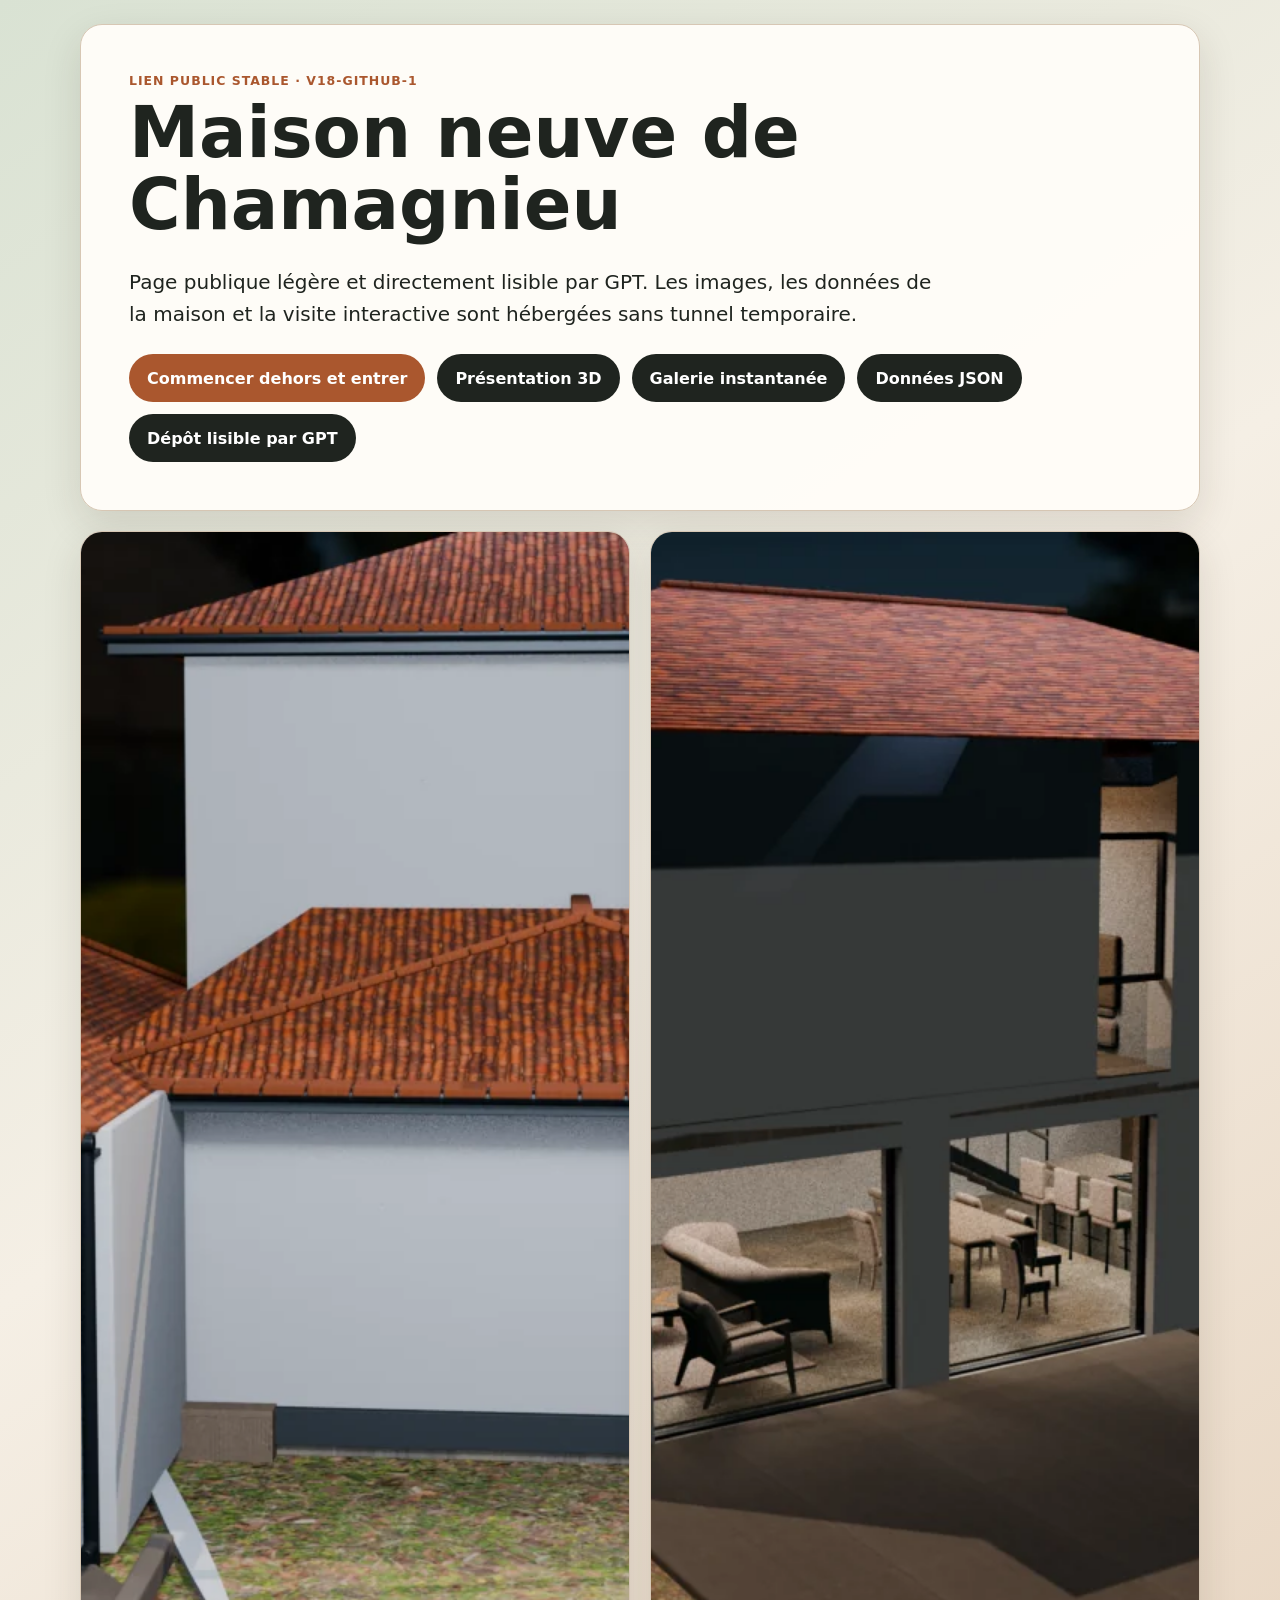
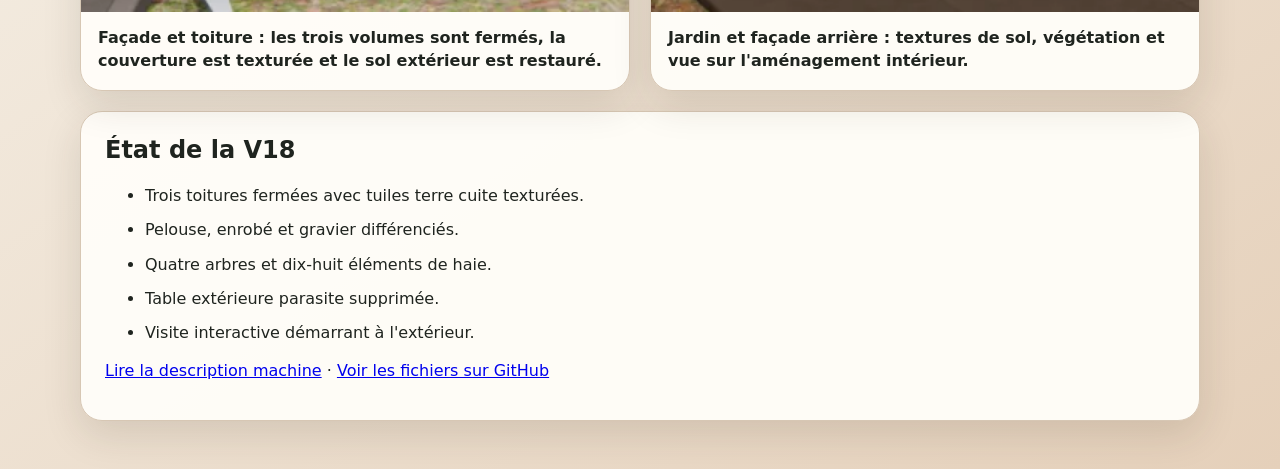
==== gpt/index.html @ 70bec7d0 "Publier la maison Chamagnieu V18 pour GPT" ====
<!doctype html><html lang="fr"><head><meta charset="utf-8"><meta name="viewport" content="width=device-width,initial-scale=1"><title>Maison de Chamagnieu</title><meta http-equiv="refresh" content="0;url=../"><link rel="canonical" href="https://ramanaru.github.io/chamagnieu/"></head><body><p><a href="../">Voir la maison de Chamagnieu</a></p></body></html>
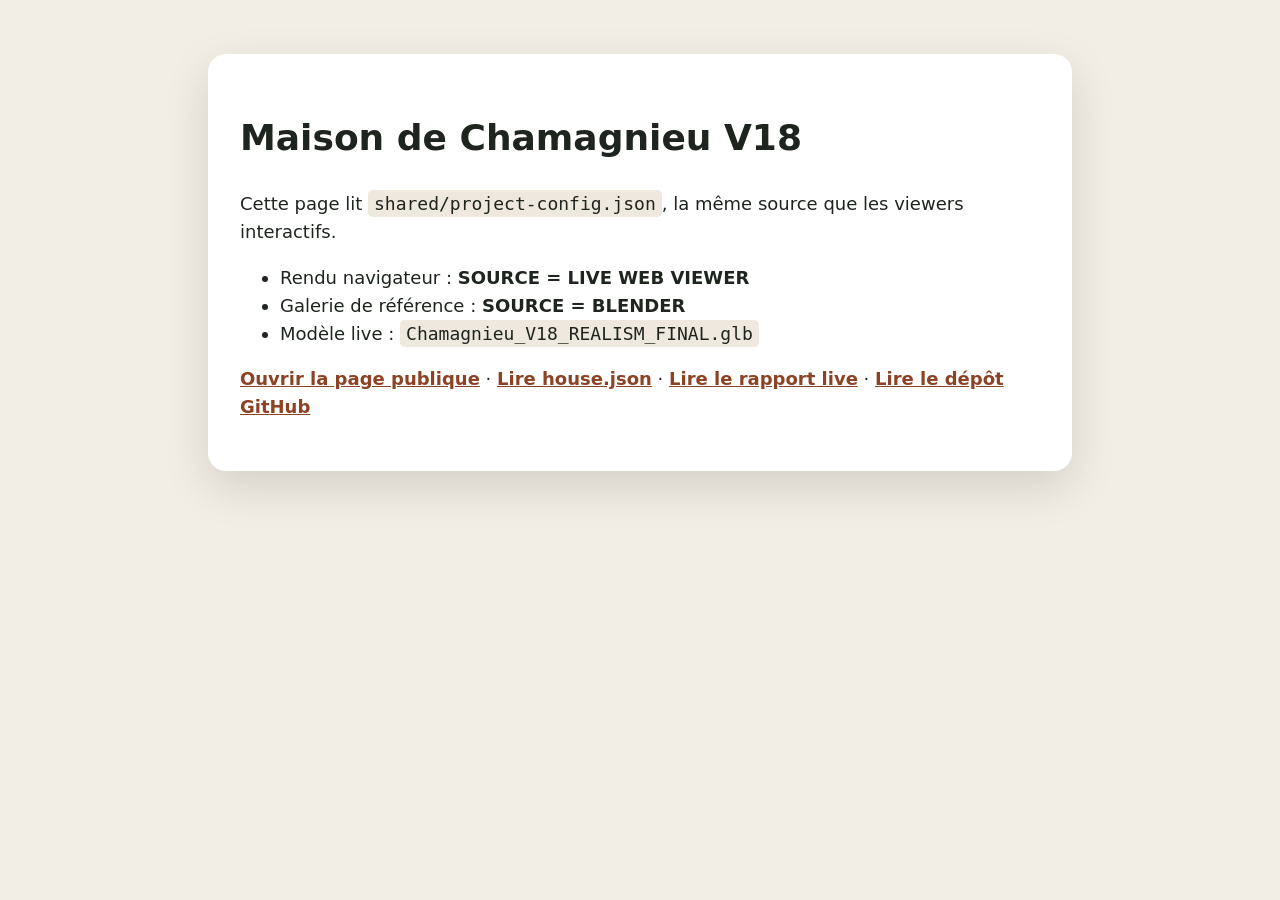
==== commit fbe3696b: "Synchroniser la visite Chamagnieu V18" ====
--- a/gpt/index.html
+++ b/gpt/index.html
@@ -1 +1 @@
-<!doctype html><html lang="fr"><head><meta charset="utf-8"><meta name="viewport" content="width=device-width,initial-scale=1"><title>Maison de Chamagnieu</title><meta http-equiv="refresh" content="0;url=../"><link rel="canonical" href="https://ramanaru.github.io/chamagnieu/"></head><body><p><a href="../">Voir la maison de Chamagnieu</a></p></body></html>
+<!doctype html><html lang="fr" data-project-config="../shared/project-config.json"><head><meta charset="utf-8"><meta name="viewport" content="width=device-width,initial-scale=1"><title>Maison de Chamagnieu V18 — accès GPT</title><link rel="icon" href="../favicon.ico"><link rel="canonical" href="https://ramanaru.github.io/chamagnieu/"><style>body{font:18px/1.55 system-ui;margin:0;background:#f3eee5;color:#1e251e}.card{max-width:800px;margin:6vh auto;padding:32px;background:white;border-radius:18px;box-shadow:0 16px 45px #0002}a{color:#8c4224;font-weight:750}code{background:#eee8de;padding:3px 6px;border-radius:5px}</style></head><body><main class="card"><h1>Maison de Chamagnieu <span data-project-version>V18</span></h1><p>Cette page lit <code>shared/project-config.json</code>, la même source que les viewers interactifs.</p><ul><li>Rendu navigateur : <strong>SOURCE = LIVE WEB VIEWER</strong></li><li>Galerie de référence : <strong>SOURCE = BLENDER</strong></li><li>Modèle live : <code>Chamagnieu_V18_REALISM_FINAL.glb</code></li></ul><p><a href="../">Ouvrir la page publique</a> · <a href="../house.json">Lire house.json</a> · <a href="../validation/V18_LIVE_SYNC_REPORT.md">Lire le rapport live</a> · <a href="https://github.com/ramanaru/chamagnieu">Lire le dépôt GitHub</a></p></main><script type="module" src="../shared/page-version.js?release=v18-live-sync-3"></script></body></html>
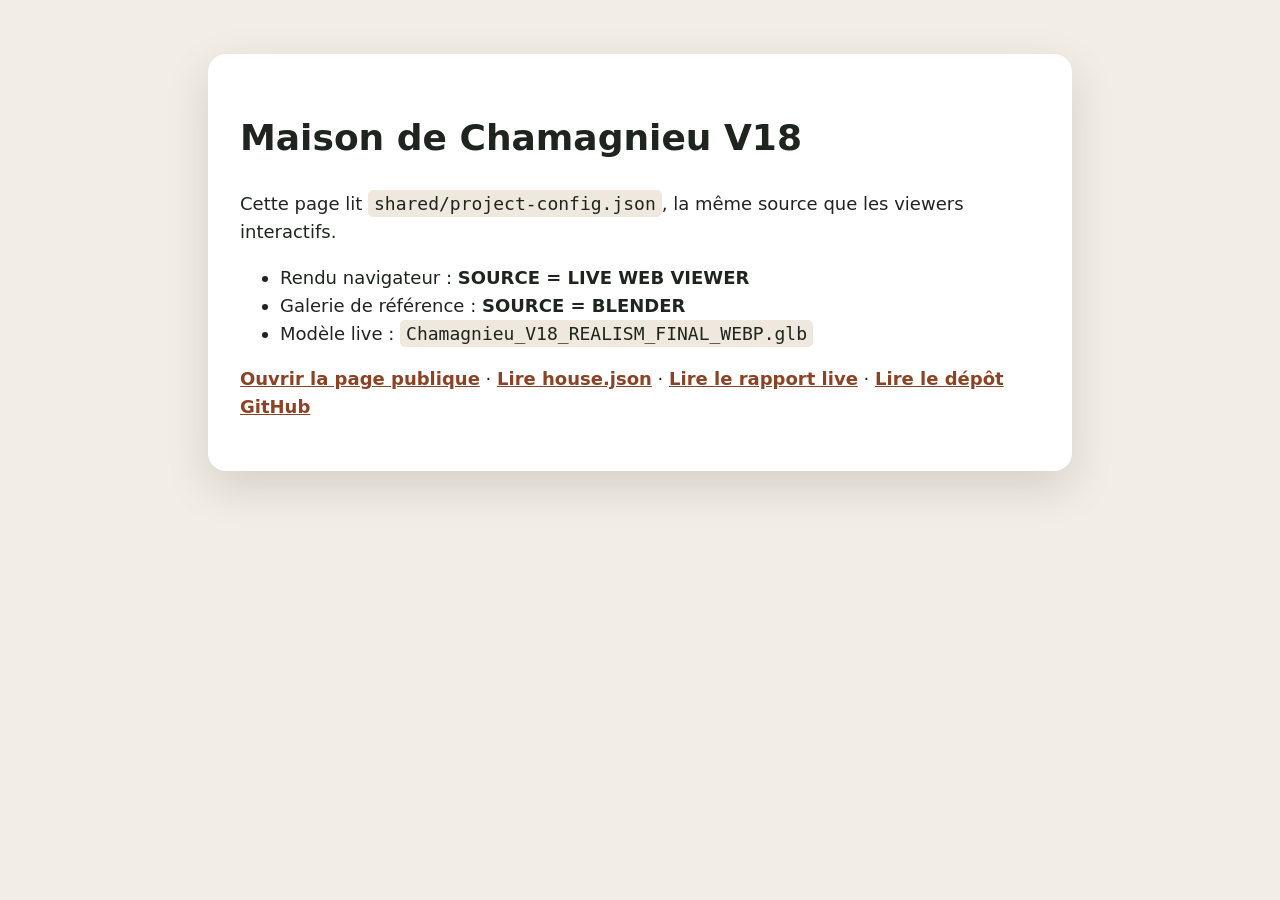
==== commit 5314d8de: "Restaurer les textures WebP V18 dans le viewer" ====
--- a/gpt/index.html
+++ b/gpt/index.html
@@ -1 +1 @@
-<!doctype html><html lang="fr" data-project-config="../shared/project-config.json"><head><meta charset="utf-8"><meta name="viewport" content="width=device-width,initial-scale=1"><title>Maison de Chamagnieu V18 — accès GPT</title><link rel="icon" href="../favicon.ico"><link rel="canonical" href="https://ramanaru.github.io/chamagnieu/"><style>body{font:18px/1.55 system-ui;margin:0;background:#f3eee5;color:#1e251e}.card{max-width:800px;margin:6vh auto;padding:32px;background:white;border-radius:18px;box-shadow:0 16px 45px #0002}a{color:#8c4224;font-weight:750}code{background:#eee8de;padding:3px 6px;border-radius:5px}</style></head><body><main class="card"><h1>Maison de Chamagnieu <span data-project-version>V18</span></h1><p>Cette page lit <code>shared/project-config.json</code>, la même source que les viewers interactifs.</p><ul><li>Rendu navigateur : <strong>SOURCE = LIVE WEB VIEWER</strong></li><li>Galerie de référence : <strong>SOURCE = BLENDER</strong></li><li>Modèle live : <code>Chamagnieu_V18_REALISM_FINAL.glb</code></li></ul><p><a href="../">Ouvrir la page publique</a> · <a href="../house.json">Lire house.json</a> · <a href="../validation/V18_LIVE_SYNC_REPORT.md">Lire le rapport live</a> · <a href="https://github.com/ramanaru/chamagnieu">Lire le dépôt GitHub</a></p></main><script type="module" src="../shared/page-version.js?release=v18-live-sync-3"></script></body></html>+<!doctype html><html lang="fr" data-project-config="../shared/project-config.json"><head><meta charset="utf-8"><meta name="viewport" content="width=device-width,initial-scale=1"><title>Maison de Chamagnieu V18 — accès GPT</title><link rel="icon" href="../favicon.ico"><link rel="canonical" href="https://ramanaru.github.io/chamagnieu/gpt/"><style>body{font:18px/1.55 system-ui;margin:0;background:#f3eee5;color:#1e251e}.card{max-width:800px;margin:6vh auto;padding:32px;background:white;border-radius:18px;box-shadow:0 16px 45px #0002}a{color:#8c4224;font-weight:750}code{background:#eee8de;padding:3px 6px;border-radius:5px}</style></head><body><main class="card"><h1>Maison de Chamagnieu <span data-project-version>V18</span></h1><p>Cette page lit <code>shared/project-config.json</code>, la même source que les viewers interactifs.</p><ul><li>Rendu navigateur : <strong>SOURCE = LIVE WEB VIEWER</strong></li><li>Galerie de référence : <strong>SOURCE = BLENDER</strong></li><li>Modèle live : <code>Chamagnieu_V18_REALISM_FINAL_WEBP.glb</code></li></ul><p><a href="../?release=v18-live-sync-4">Ouvrir la page publique</a> · <a href="../house.json">Lire house.json</a> · <a href="../validation/V18_LIVE_SYNC_REPORT.md">Lire le rapport live</a> · <a href="https://github.com/ramanaru/chamagnieu">Lire le dépôt GitHub</a></p></main><script type="module" src="../shared/page-version.js?release=v18-live-sync-4"></script></body></html>
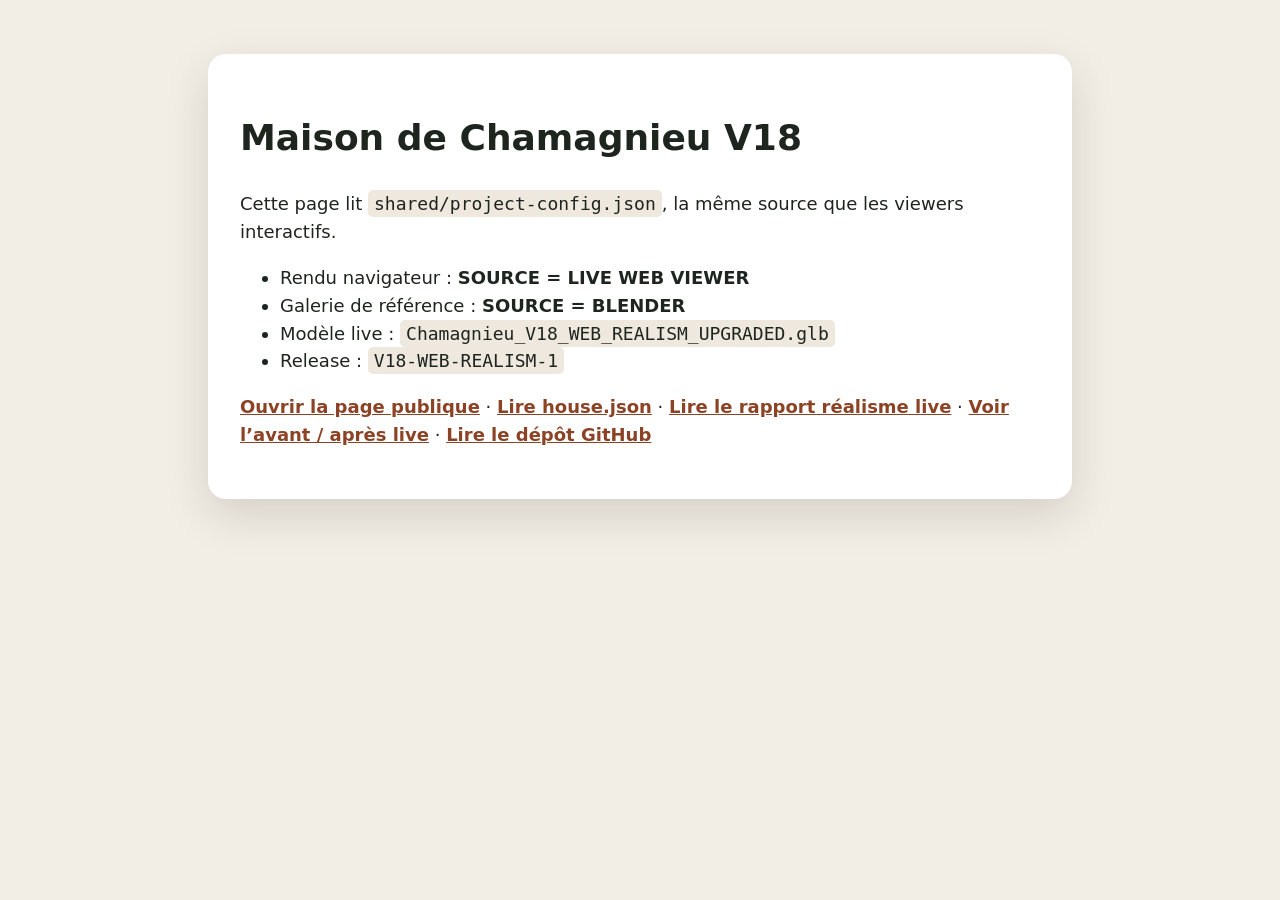
==== commit 56f4a6ce: "Améliorer le réalisme du viewer Web V18" ====
--- a/gpt/index.html
+++ b/gpt/index.html
@@ -1 +1 @@
-<!doctype html><html lang="fr" data-project-config="../shared/project-config.json"><head><meta charset="utf-8"><meta name="viewport" content="width=device-width,initial-scale=1"><title>Maison de Chamagnieu V18 — accès GPT</title><link rel="icon" href="../favicon.ico"><link rel="canonical" href="https://ramanaru.github.io/chamagnieu/gpt/"><style>body{font:18px/1.55 system-ui;margin:0;background:#f3eee5;color:#1e251e}.card{max-width:800px;margin:6vh auto;padding:32px;background:white;border-radius:18px;box-shadow:0 16px 45px #0002}a{color:#8c4224;font-weight:750}code{background:#eee8de;padding:3px 6px;border-radius:5px}</style></head><body><main class="card"><h1>Maison de Chamagnieu <span data-project-version>V18</span></h1><p>Cette page lit <code>shared/project-config.json</code>, la même source que les viewers interactifs.</p><ul><li>Rendu navigateur : <strong>SOURCE = LIVE WEB VIEWER</strong></li><li>Galerie de référence : <strong>SOURCE = BLENDER</strong></li><li>Modèle live : <code>Chamagnieu_V18_REALISM_FINAL_WEBP.glb</code></li></ul><p><a href="../?release=v18-live-sync-4">Ouvrir la page publique</a> · <a href="../house.json">Lire house.json</a> · <a href="../validation/V18_LIVE_SYNC_REPORT.md">Lire le rapport live</a> · <a href="https://github.com/ramanaru/chamagnieu">Lire le dépôt GitHub</a></p></main><script type="module" src="../shared/page-version.js?release=v18-live-sync-4"></script></body></html>+<!doctype html><html lang="fr" data-project-config="../shared/project-config.json"><head><meta charset="utf-8"><meta name="viewport" content="width=device-width,initial-scale=1"><title>Maison de Chamagnieu V18 — accès GPT</title><link rel="icon" href="../favicon.ico"><link rel="canonical" href="https://ramanaru.github.io/chamagnieu/gpt/"><style>body{font:18px/1.55 system-ui;margin:0;background:#f3eee5;color:#1e251e}.card{max-width:800px;margin:6vh auto;padding:32px;background:white;border-radius:18px;box-shadow:0 16px 45px #0002}a{color:#8c4224;font-weight:750}code{background:#eee8de;padding:3px 6px;border-radius:5px}</style></head><body><main class="card"><h1>Maison de Chamagnieu <span data-project-version>V18</span></h1><p>Cette page lit <code>shared/project-config.json</code>, la même source que les viewers interactifs.</p><ul><li>Rendu navigateur : <strong>SOURCE = LIVE WEB VIEWER</strong></li><li>Galerie de référence : <strong>SOURCE = BLENDER</strong></li><li>Modèle live : <code>Chamagnieu_V18_WEB_REALISM_UPGRADED.glb</code></li><li>Release : <code>V18-WEB-REALISM-1</code></li></ul><p><a href="../?release=v18-web-realism-1">Ouvrir la page publique</a> · <a href="../house.json">Lire house.json</a> · <a href="../validation/V18_WEB_REALISM_FIX_REPORT.md">Lire le rapport réalisme live</a> · <a href="../validation/live_before_after/01_facade_before_after.png">Voir l’avant / après live</a> · <a href="https://github.com/ramanaru/chamagnieu">Lire le dépôt GitHub</a></p></main><script type="module" src="../shared/page-version.js?release=v18-web-realism-1"></script></body></html>
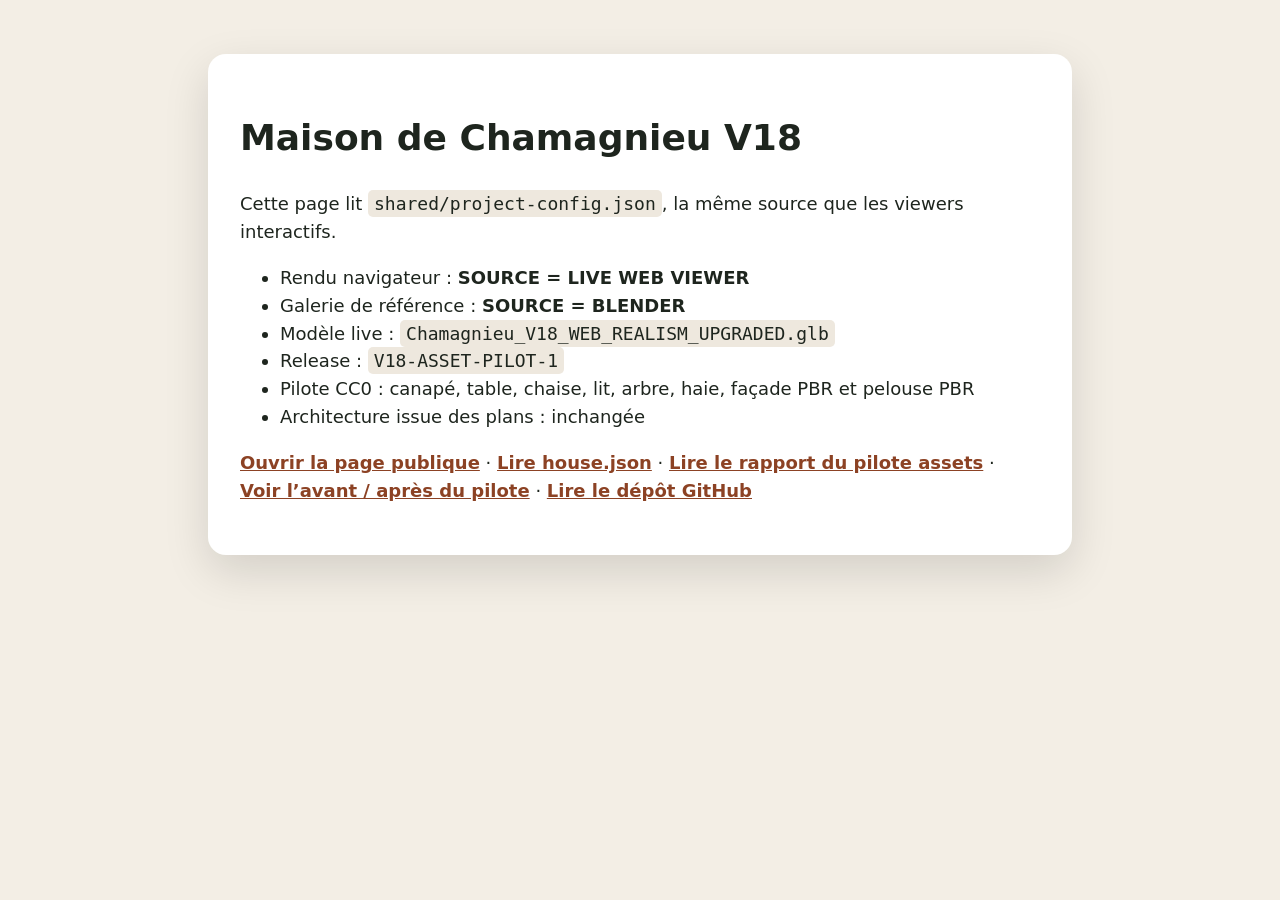
==== commit 38baad22: "Intégrer le pilote d’assets CC0 réalistes V18" ====
--- a/gpt/index.html
+++ b/gpt/index.html
@@ -1 +1 @@
-<!doctype html><html lang="fr" data-project-config="../shared/project-config.json"><head><meta charset="utf-8"><meta name="viewport" content="width=device-width,initial-scale=1"><title>Maison de Chamagnieu V18 — accès GPT</title><link rel="icon" href="../favicon.ico"><link rel="canonical" href="https://ramanaru.github.io/chamagnieu/gpt/"><style>body{font:18px/1.55 system-ui;margin:0;background:#f3eee5;color:#1e251e}.card{max-width:800px;margin:6vh auto;padding:32px;background:white;border-radius:18px;box-shadow:0 16px 45px #0002}a{color:#8c4224;font-weight:750}code{background:#eee8de;padding:3px 6px;border-radius:5px}</style></head><body><main class="card"><h1>Maison de Chamagnieu <span data-project-version>V18</span></h1><p>Cette page lit <code>shared/project-config.json</code>, la même source que les viewers interactifs.</p><ul><li>Rendu navigateur : <strong>SOURCE = LIVE WEB VIEWER</strong></li><li>Galerie de référence : <strong>SOURCE = BLENDER</strong></li><li>Modèle live : <code>Chamagnieu_V18_WEB_REALISM_UPGRADED.glb</code></li><li>Release : <code>V18-WEB-REALISM-1</code></li></ul><p><a href="../?release=v18-web-realism-1">Ouvrir la page publique</a> · <a href="../house.json">Lire house.json</a> · <a href="../validation/V18_WEB_REALISM_FIX_REPORT.md">Lire le rapport réalisme live</a> · <a href="../validation/live_before_after/01_facade_before_after.png">Voir l’avant / après live</a> · <a href="https://github.com/ramanaru/chamagnieu">Lire le dépôt GitHub</a></p></main><script type="module" src="../shared/page-version.js?release=v18-web-realism-1"></script></body></html>
+<!doctype html><html lang="fr" data-project-config="../shared/project-config.json"><head><meta charset="utf-8"><meta name="viewport" content="width=device-width,initial-scale=1"><title>Maison de Chamagnieu V18 — accès GPT</title><link rel="icon" href="../favicon.ico"><link rel="canonical" href="https://ramanaru.github.io/chamagnieu/gpt/"><style>body{font:18px/1.55 system-ui;margin:0;background:#f3eee5;color:#1e251e}.card{max-width:800px;margin:6vh auto;padding:32px;background:white;border-radius:18px;box-shadow:0 16px 45px #0002}a{color:#8c4224;font-weight:750}code{background:#eee8de;padding:3px 6px;border-radius:5px}</style></head><body><main class="card"><h1>Maison de Chamagnieu <span data-project-version>V18</span></h1><p>Cette page lit <code>shared/project-config.json</code>, la même source que les viewers interactifs.</p><ul><li>Rendu navigateur : <strong>SOURCE = LIVE WEB VIEWER</strong></li><li>Galerie de référence : <strong>SOURCE = BLENDER</strong></li><li>Modèle live : <code>Chamagnieu_V18_WEB_REALISM_UPGRADED.glb</code></li><li>Release : <code>V18-ASSET-PILOT-1</code></li><li>Pilote CC0 : canapé, table, chaise, lit, arbre, haie, façade PBR et pelouse PBR</li><li>Architecture issue des plans : inchangée</li></ul><p><a href="../?release=v18-asset-pilot-1">Ouvrir la page publique</a> · <a href="../house.json">Lire house.json</a> · <a href="../validation/ASSET_REALISM_INTEGRATION_REPORT.md">Lire le rapport du pilote assets</a> · <a href="../validation/asset_pilot_screenshots/comparisons/01-facade-before-after.png">Voir l’avant / après du pilote</a> · <a href="https://github.com/ramanaru/chamagnieu">Lire le dépôt GitHub</a></p></main><script type="module" src="../shared/page-version.js?release=v18-asset-pilot-1"></script></body></html>
